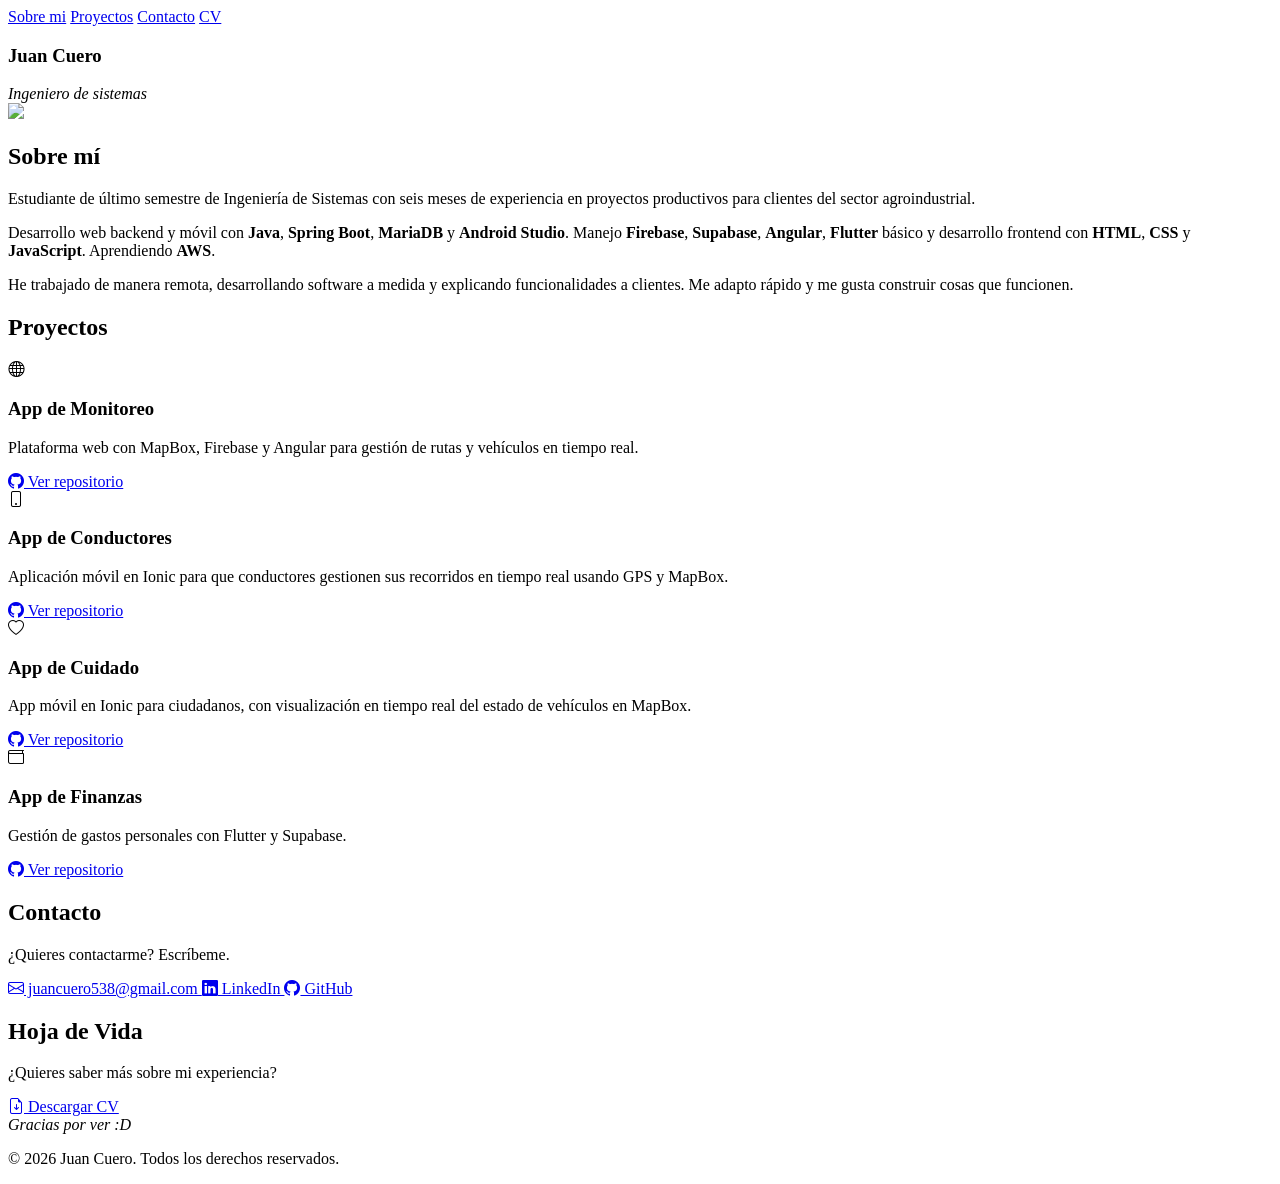
==== HTML/index.html @ 39aa6ced "Agregar archivo index.html" ====
<!doctype html>
<html lang="es">
  <head>
    <meta charset="UTF-8" />
    <meta name="viewport" content="width=device-width, initial-scale=1.0" />
    <title>Portafolio</title>

    <!-- Enlace a Google Fonts -->
    <link
      href="https://fonts.googleapis.com/css2?family=Inter:wght@400;500;600&family=Fira+Code:wght@400;500&display=swap"
      rel="stylesheet"
    />
    <!-- Enlace a tu archivo CSS -->
    <link rel="stylesheet" href="styles.css" />

    <!-- Enlace a Bootstrap Icons -->
    <link
      rel="stylesheet"
      href="https://cdn.jsdelivr.net/npm/bootstrap-icons@1.11.3/font/bootstrap-icons.min.css"
    />
  </head>

  <body class="cuerpo">
    <!-- BARRA DE NAVEGACIÓN -->
    <header class="seccion-navegacion">
      <nav>
        <a href="#sobre-mi">Sobre mi</a>

        <a href="#proyectos">Proyectos</a>

        <a href="#contacto">Contacto</a>

        <a href="#hoja-de-vida">CV</a>
      </nav>
    </header>

    <!-- TITULO PRINCIPAL -->
    <div class="titulo-principal">
      <h3>Juan Cuero</h3>
      <em>Ingeniero de sistemas</em>
    </div>

    <!-- IMAGEN DE PERFIL -->

    <div class="separador-imagen">
      <img class="imagen-perfil" src="imagenes/yo.jpeg" />
    </div>

    <!-- CONTENIDO PRINCIPAL -->
    <main class="contenido">
      <section id="sobre-mi">
        <h2>Sobre mí</h2>
        <p>
          Estudiante de último semestre de Ingeniería de Sistemas con seis meses
          de experiencia en proyectos productivos para clientes del sector
          agroindustrial.
        </p>
        <p>
          Desarrollo web backend y móvil con <strong>Java</strong>,
          <strong>Spring Boot</strong>, <strong>MariaDB</strong> y
          <strong>Android Studio</strong>. Manejo <strong>Firebase</strong>,
          <strong>Supabase</strong>, <strong>Angular</strong>,
          <strong>Flutter</strong> básico y desarrollo frontend con
          <strong>HTML</strong>, <strong>CSS</strong> y
          <strong>JavaScript</strong>. Aprendiendo <strong>AWS</strong>.
        </p>
        <p>
          He trabajado de manera remota, desarrollando software a medida y
          explicando funcionalidades a clientes. Me adapto rápido y me gusta
          construir cosas que funcionen.
        </p>
      </section>

      <section id="proyectos">
        <h2>Proyectos</h2>
        <div class="tarjetas-proyectos">
          <div class="tarjeta">
            <i class="bi bi-globe"></i>
            <h3>App de Monitoreo</h3>
            <p>
              Plataforma web con MapBox, Firebase y Angular para gestión de
              rutas y vehículos en tiempo real.
            </p>
            <a
              href="https://github.com/jr-juan/Proyecto-Angular/tree/semana7-Proyecto-API"
              target="_blank"
              class="tarjeta-link"
            >
              <i class="bi bi-github"></i> Ver repositorio
            </a>
          </div>

          <div class="tarjeta">
            <i class="bi bi-phone"></i>
            <h3>App de Conductores</h3>
            <p>
              Aplicación móvil en Ionic para que conductores gestionen sus
              recorridos en tiempo real usando GPS y MapBox.
            </p>
            <a
              href="https://github.com/jr-juan/App-Chofer"
              target="_blank"
              class="tarjeta-link"
            >
              <i class="bi bi-github"></i> Ver repositorio
            </a>
          </div>

          <div class="tarjeta">
            <i class="bi bi-heart"></i>
            <h3>App de Cuidado</h3>
            <p>
              App móvil en Ionic para ciudadanos, con visualización en tiempo
              real del estado de vehículos en MapBox.
            </p>
            <a
              href="https://github.com/jr-juan/App-Ciudadano"
              target="_blank"
              class="tarjeta-link"
            >
              <i class="bi bi-github"></i> Ver repositorio
            </a>
          </div>

          <div class="tarjeta">
            <i class="bi bi-wallet"></i>
            <h3>App de Finanzas</h3>
            <p>Gestión de gastos personales con Flutter y Supabase.</p>
            <a
              href="https://github.com/jr-juan/Numy"
              target="_blank"
              class="tarjeta-link"
            >
              <i class="bi bi-github"></i> Ver repositorio
            </a>
          </div>
        </div>
      </section>

      <section id="contacto">
        <h2>Contacto</h2>
        <p>¿Quieres contactarme? Escríbeme.</p>

        <div class="contacto-links">
          <a href="mailto:juan@gmail.com" class="contacto-item">
            <i class="bi bi-envelope"></i>
            juancuero538@gmail.com
          </a>
          <a
            href="https://linkedin.com/in/juan-román-cuero-ordóñez-6071803b4"
            target="_blank"
            class="contacto-item"
          >
            <i class="bi bi-linkedin"></i>
            LinkedIn
          </a>
          <a
            href="https://github.com/jr-juan"
            target="_blank"
            class="contacto-item"
          >
            <i class="bi bi-github"></i>
            GitHub
          </a>
        </div>
      </section>

      <section id="hoja-de-vida">
        <h2>Hoja de Vida</h2>
        <p>¿Quieres saber más sobre mi experiencia?</p>
        <a href="documentos/cv.pdf" download class="btn-cv">
          <i class="bi bi-file-earmark-arrow-down"></i>
          Descargar CV
        </a>
      </section>
    </main>

    <!-- FINAL DE LA PAGINA -->
    <footer class="pie-pagina">
      <em>Gracias por ver :D</em>
      <p>© 2026 Juan Cuero. Todos los derechos reservados.</p>
    </footer>

    <!-- SCRIPT -->
    <script src="script.js"></script>
  </body>
</html>
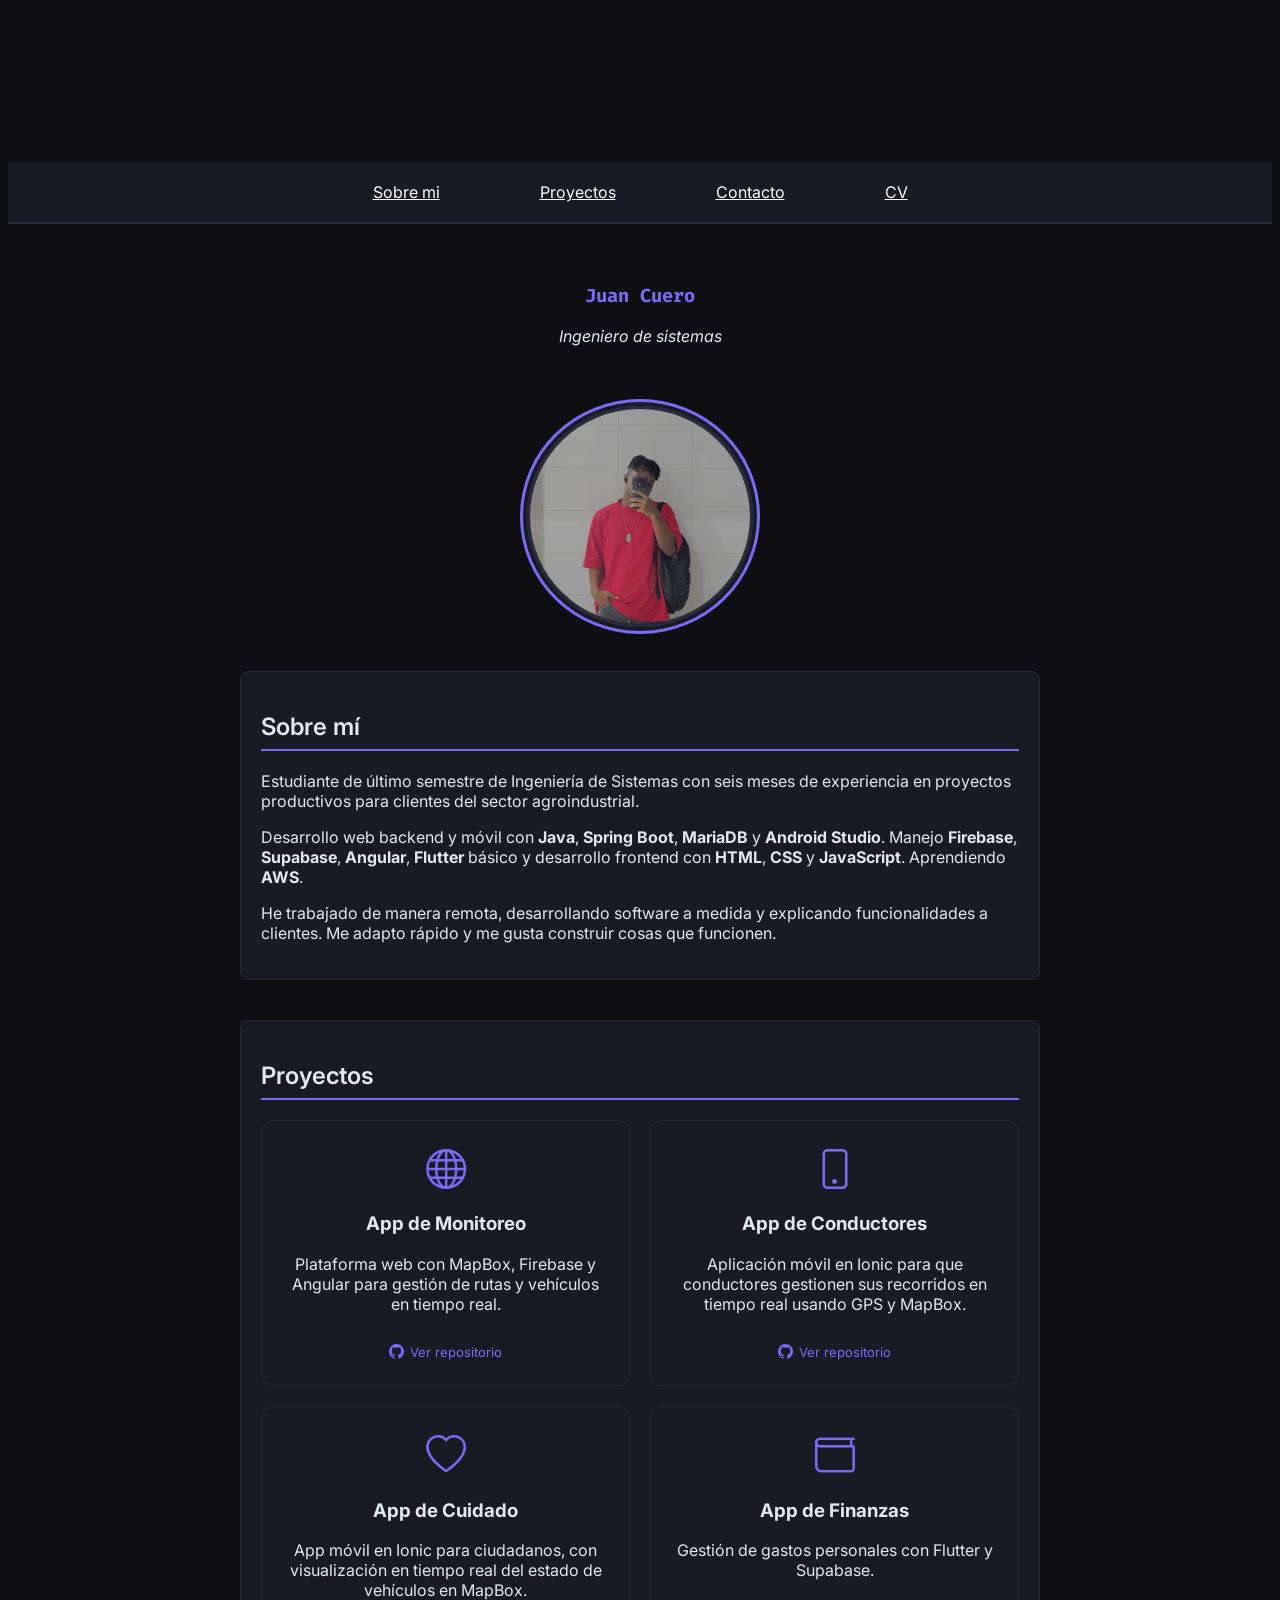
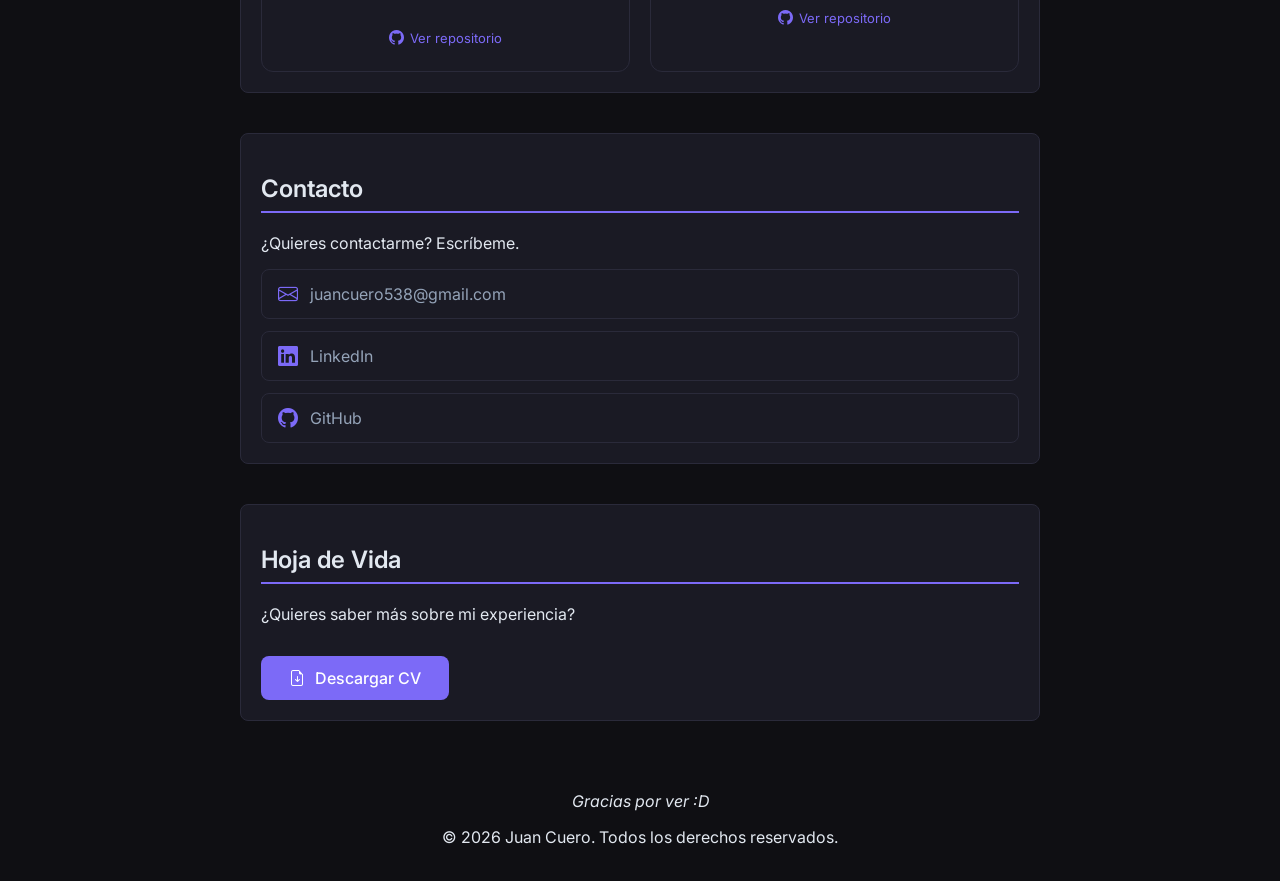
==== commit 832d137a: "Agregar canvas de fondo en el archivo index.html" ====
--- a/HTML/index.html
+++ b/HTML/index.html
@@ -21,6 +21,11 @@
   </head>
 
   <body class="cuerpo">
+
+    <!-- CANVAS DE FONDO -->
+    <canvas id="canvas-fondo"></canvas>
+
+
     <!-- BARRA DE NAVEGACIÓN -->
     <header class="seccion-navegacion">
       <nav>
--- a/HTML/styles.css
+++ b/HTML/styles.css
@@ -0,0 +1,296 @@
+/* ESTILOS GENERALES */
+
+/* ===== RESPONSIVE ===== */
+@media (max-width: 768px) {
+
+    /* Nav más compacto */
+      .seccion-navegacion a {
+        padding: 8px 16px;
+        font-size: 13px;
+        flex: 1;              /* todos ocupan el mismo ancho */
+        text-align: center;
+        min-width: 80px;
+    }
+
+    /* Imagen de perfil más pequeña */
+     .imagen-perfil {
+        width: 120px; /* un poco más pequeña */
+    }
+
+    /* Menos padding lateral */
+    .contenido {
+        padding: 12px;
+    }
+
+    /* Título más pequeño */
+    .titulo-principal {
+        padding: 24px 0;
+    }
+}
+
+h2 {
+  font-family: "Inter", sans-serif;
+  font-weight: 600;
+  color: var(--texto);
+  border-bottom: 2px solid var(--acento);
+  padding-bottom: 8px;
+}
+
+
+
+/* VARIABLES DE COLOR */
+:root {
+  --fondo: #0f0f13;
+  --superficie: #1a1a24;
+  --borde: #2a2a3a;
+  --acento: #7c6af7;
+  --texto: #e2e8f0;
+  --texto-suave: #94a3b8;
+}
+
+
+
+/* Cuerpo de la página */
+.cuerpo {
+  background-color: var(--fondo);
+  color: var(--texto);
+  font-family: "Inter", sans-serif;
+}
+
+
+
+
+/* Sección de navegación */
+.seccion-navegacion {
+  background-color: var(--superficie);
+  text-align: center;
+  border-bottom: 2px solid var(--borde);
+  padding: 10px 0px;
+  position: sticky;
+  top: 0;
+  z-index: 100;
+}
+
+.seccion-navegacion nav {
+  display: flex;
+  justify-content: center;
+  flex-wrap: wrap;
+}
+
+.seccion-navegacion a {
+  color: white;
+  padding: 10px 50px;
+  display: inline-block;
+  transition: background-color 0.8s ease;
+}
+
+.seccion-navegacion a:hover {
+  background-color: var(--borde);
+}
+
+
+
+
+/* Título principal */
+
+@keyframes aparecer {
+  from {
+    opacity: 0;
+    transform: translateY(20px);
+  }
+  to {
+    opacity: 1;
+    transform: translateY(0);
+  }
+}
+
+.titulo-principal {
+  display: flex;
+  flex-direction: column;
+  align-items: center;
+  padding: 40px 0;
+  margin-bottom: 20px;
+  animation: aparecer 0.8s ease forwards;
+}
+
+.titulo-principal h3 {
+  color: var(--acento);
+  font-family: "Fira Code", monospace;
+}
+
+/* Imagen */
+.separador-imagen {
+  text-align: center;
+  margin: 20px 0;
+}
+
+.imagen-perfil {
+  width: 220px;
+  border-radius: 50%;
+  border: 3px solid var(--borde);
+  box-shadow:
+    0 0 0 4px var(--superficie),
+    0 0 0 7px var(--acento);
+  animation: aparecer 1s ease forwards;
+}
+
+
+
+
+/* Contenido principal */
+.contenido {
+  max-width: 800px;
+  margin: 0 auto;
+  padding: 20px;
+}
+
+/* Estado inicial — invisible y abajo */
+.contenido section {
+  background-color: var(--superficie);
+  border: 1px solid var(--borde);
+  margin-bottom: 40px;
+  padding: 20px;
+  border-radius: 8px;
+  opacity: 0;
+  transform: translateY(30px);
+  transition: opacity 0.6s ease, transform 0.6s ease;
+  scroll-margin-top: 110px;
+}
+
+/* Cuando JS agrega la clase 'visible' */
+.contenido section.visible {
+    opacity: 1;
+    transform: translateY(0);
+}
+
+.contenido section li {
+  margin-bottom: 12px;
+  line-height: 1.6;
+}
+
+
+
+
+/* Tarjetas de proyectos */
+
+.tarjetas-proyectos {
+  display: flex;
+  gap: 20px;
+  flex-wrap: wrap;
+}
+
+.tarjeta {
+  background-color: var(--superficie);
+  border: 1px solid var(--borde);
+  border-radius: 12px;
+  padding: 24px;
+  flex: 1;
+  min-width: 200px;
+  text-align: center;
+
+  transition:
+    transform 0.3s ease,
+    box-shadow 0.3s ease;
+  cursor: pointer;
+}
+
+.tarjeta i {
+  color: var(--acento);
+  font-size: 40px;
+}
+
+.tarjeta:hover {
+  transform: translateY(-8px);
+  box-shadow: 0 8px 24px rgba(0, 0, 0, 0.12);
+}
+
+
+
+/* Link de repositorio en tarjeta */
+.tarjeta-link {
+    display: inline-flex;
+    align-items: center;
+    gap: 6px;
+    margin-top: 12px;
+    font-size: 13px;
+    color: var(--acento);
+    text-decoration: none;
+    transition: opacity 0.3s ease;
+}
+
+.tarjeta-link:hover {
+    opacity: 0.7;
+}
+
+.tarjeta-link i {
+    font-size: 15px;
+    color: var(--acento);
+}
+
+
+/* Contacto */
+.contacto-links {
+    display: flex;
+    flex-direction: column;
+    gap: 12px;
+    margin-top: 16px;
+}
+
+.contacto-item {
+    display: flex;
+    align-items: center;
+    gap: 12px;
+    color: var(--texto-suave);
+    text-decoration: none;
+    padding: 12px 16px;
+    border: 1px solid var(--borde);
+    border-radius: 8px;
+    transition: border-color 0.3s ease, color 0.3s ease;
+}
+
+.contacto-item i {
+    font-size: 20px;
+    color: var(--acento);
+}
+
+.contacto-item:hover {
+    border-color: var(--acento);
+    color: var(--texto);
+}
+
+
+
+
+
+
+/* Botón CV */
+.btn-cv {
+    display: inline-flex;
+    align-items: center;
+    gap: 10px;
+    margin-top: 16px;
+    padding: 12px 28px;
+    background-color: var(--acento);
+    color: white;
+    text-decoration: none;
+    border-radius: 8px;
+    font-family: 'Inter', sans-serif;
+    font-weight: 500;
+    transition: opacity 0.3s ease, transform 0.3s ease;
+}
+
+.btn-cv p {
+    font-size: 20px;
+}
+
+.btn-cv:hover {
+    opacity: 0.85;
+    transform: translateY(-2px);
+}
+
+
+/* Pie de página */
+.pie-pagina {
+  text-align: center;
+  padding: 10px;
+}
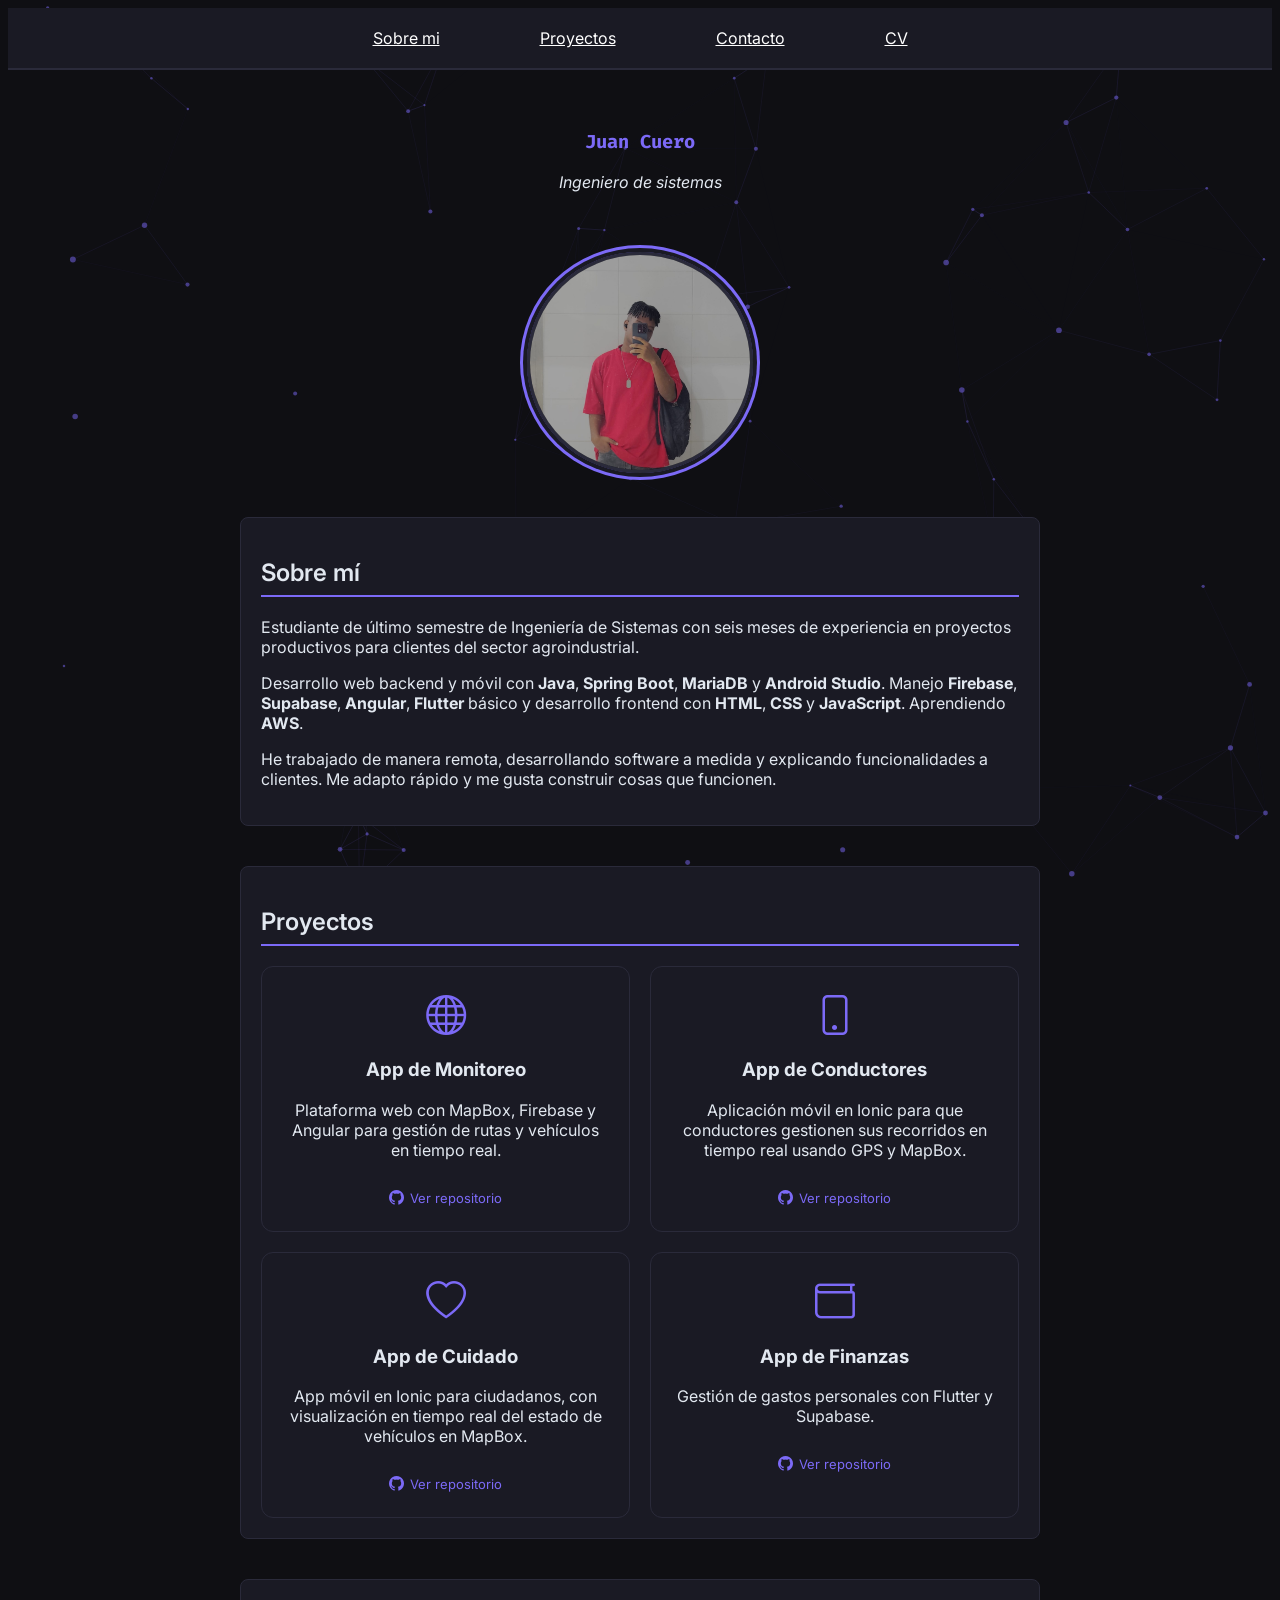
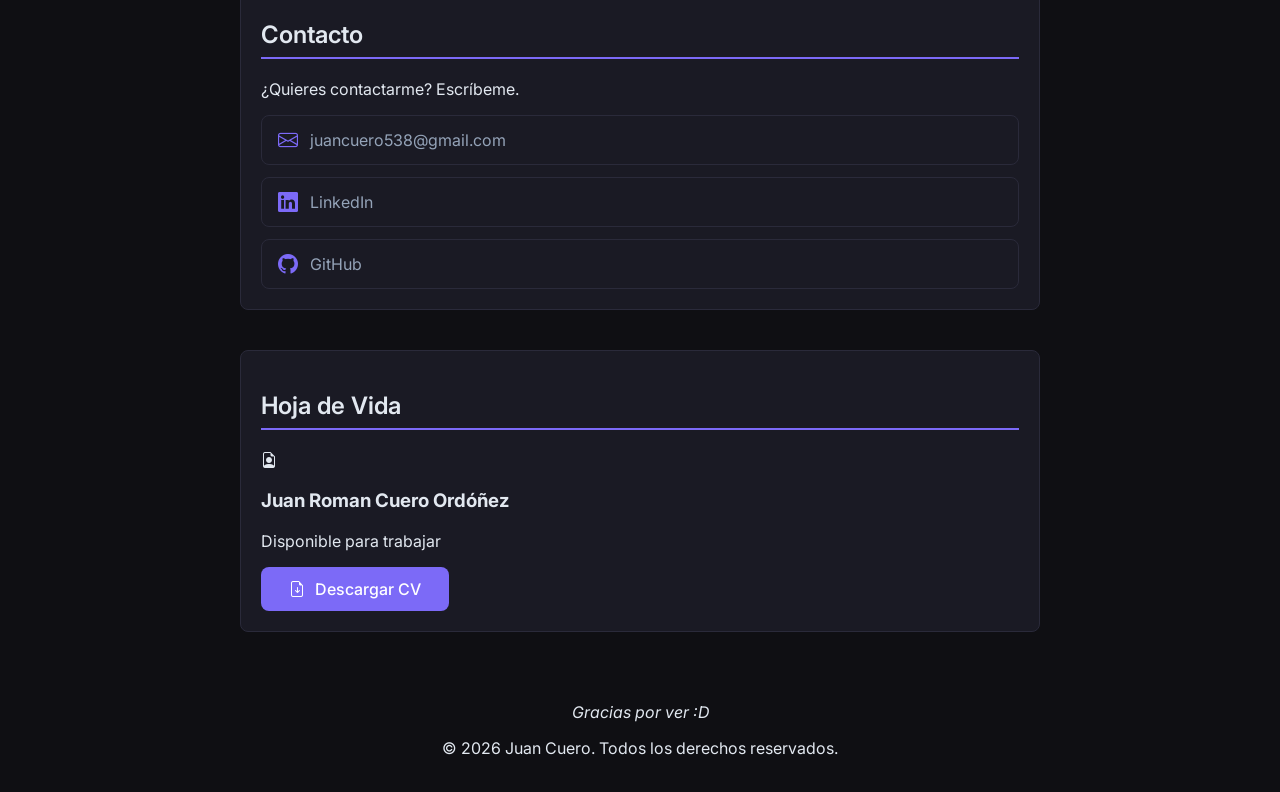
==== commit 1f24c00d: "Actualizar sección "Hoja de Vida" con información personal y un ícono representativo" ====
--- a/HTML/index.html
+++ b/HTML/index.html
@@ -170,14 +170,22 @@
         </div>
       </section>
 
-      <section id="hoja-de-vida">
-        <h2>Hoja de Vida</h2>
-        <p>¿Quieres saber más sobre mi experiencia?</p>
+     <section id="hoja-de-vida">
+    <h2>Hoja de Vida</h2>
+    <div class="cv-card">
+        <div class="cv-info">
+            <i class="bi bi-file-earmark-person"></i>
+            <div>
+                <h3>Juan Roman Cuero Ordóñez</h3>
+                <span>Disponible para trabajar</span>
+            </div>
+        </div>
         <a href="documentos/cv.pdf" download class="btn-cv">
-          <i class="bi bi-file-earmark-arrow-down"></i>
-          Descargar CV
+            <i class="bi bi-file-earmark-arrow-down"></i>
+            Descargar CV
         </a>
-      </section>
+    </div>
+</section>
     </main>
 
     <!-- FINAL DE LA PAGINA -->
--- a/HTML/styles.css
+++ b/HTML/styles.css
@@ -1,4 +1,21 @@
 /* ESTILOS GENERALES */
+
+/* Canvas de fondo */
+#canvas-fondo {
+    position: fixed;
+    top: 0;
+    left: 0;
+    width: 100%;
+    height: 100%;
+    z-index: 0;
+    pointer-events: none;
+}
+
+/* Asegura que el contenido quede encima del canvas */
+header, .titulo-principal, .separador-imagen, main, footer {
+    position: relative;
+    z-index: 1;
+}
 
 /* ===== RESPONSIVE ===== */
 @media (max-width: 768px) {
